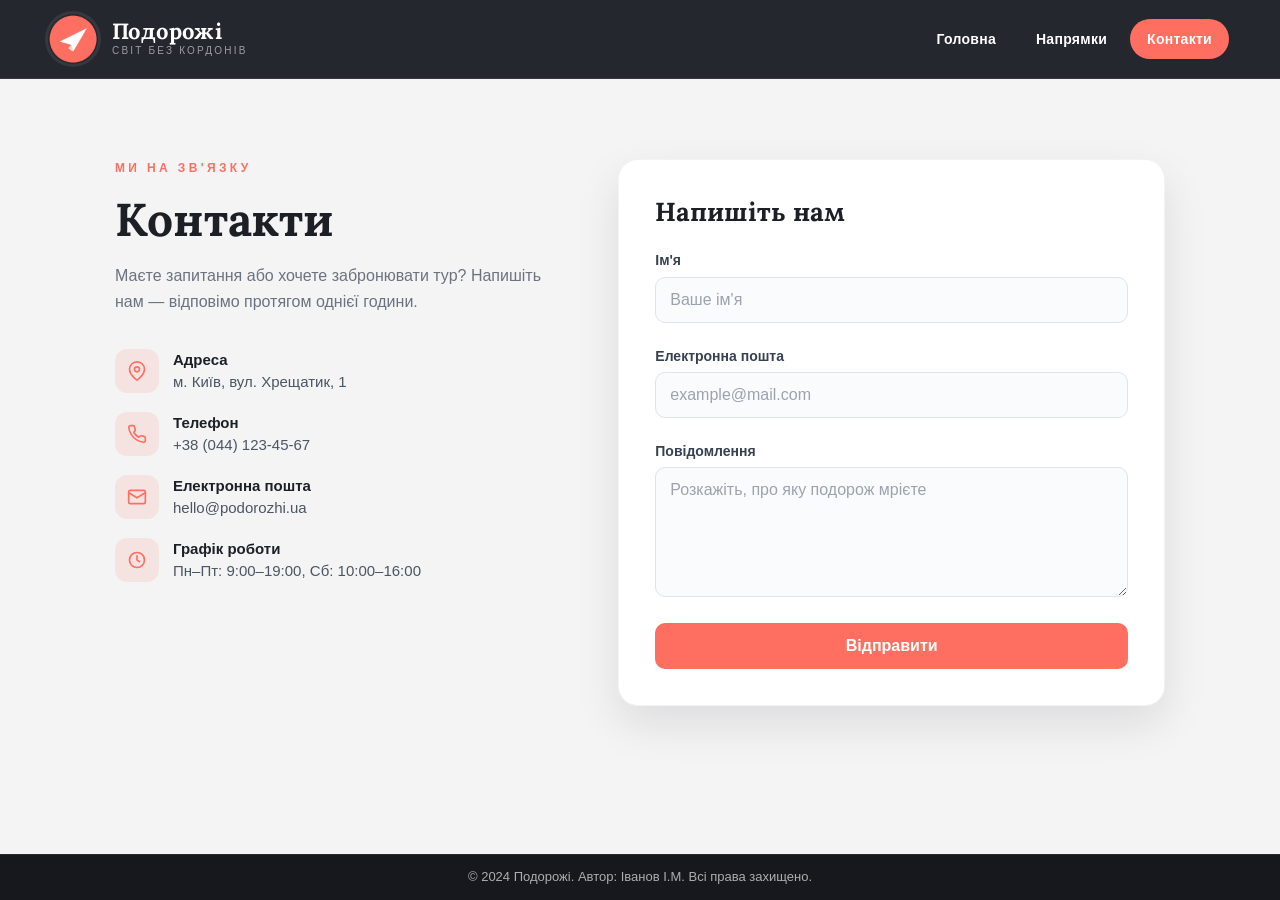
==== contact.html @ 12d76a04 "Add travel website: main, destinations and contacts pages" ====
<!DOCTYPE html>
<html lang="uk">
<head>
    <meta charset="UTF-8">
    <meta name="viewport" content="width=device-width, initial-scale=1.0">
    <title>Подорожі — Контакти</title>
    <link rel="icon" type="image/png" href="img/logo.png">
    <link rel="preconnect" href="https://fonts.googleapis.com">
    <link rel="preconnect" href="https://fonts.gstatic.com" crossorigin>
    <link href="https://fonts.googleapis.com/css2?family=Lora:ital,wght@0,400;0,600;0,700;1,400&display=swap" rel="stylesheet">
    <link rel="stylesheet" href="style.css">
</head>
<body>
    <header class="head">
        <a href="index.html" class="brand">
            <img src="img/logo.png" class="logo" alt="логотип">
            <span class="brand-text">
                <span class="brand-name">Подорожі</span>
                <span class="brand-tagline">світ без кордонів</span>
            </span>
        </a>
        <nav class="menu">
            <ul class="menu-links">
                <li class="menu-item"><a href="index.html" class="menu-item-link">Головна</a></li>
                <li class="menu-item"><a href="destinations.html" class="menu-item-link">Напрямки</a></li>
                <li class="menu-item"><a href="contact.html" class="menu-item-link active">Контакти</a></li>
            </ul>
        </nav>
    </header>

    <section class="contact">
        <div class="contact-grid">
            <div class="contact-info">
                <p class="section-eyebrow">Ми на зв'язку</p>
                <h2 class="contact-title">Контакти</h2>
                <p class="contact-text">Маєте запитання або хочете забронювати тур? Напишіть нам — відповімо протягом однієї години.</p>

                <ul class="contact-list">
                    <li class="contact-item">
                        <span class="contact-icon">
                            <svg viewBox="0 0 24 24" width="20" height="20" fill="none" stroke="currentColor" stroke-width="2" stroke-linecap="round" stroke-linejoin="round"><path d="M21 10c0 7-9 13-9 13S3 17 3 10a9 9 0 1 1 18 0Z"/><circle cx="12" cy="10" r="3"/></svg>
                        </span>
                        <span><strong>Адреса</strong><br>м. Київ, вул. Хрещатик, 1</span>
                    </li>
                    <li class="contact-item">
                        <span class="contact-icon">
                            <svg viewBox="0 0 24 24" width="20" height="20" fill="none" stroke="currentColor" stroke-width="2" stroke-linecap="round" stroke-linejoin="round"><path d="M22 16.9v3a2 2 0 0 1-2.2 2 19.8 19.8 0 0 1-8.6-3.1 19.5 19.5 0 0 1-6-6A19.8 19.8 0 0 1 2.1 4.2 2 2 0 0 1 4.1 2h3a2 2 0 0 1 2 1.7c.1 1 .4 1.9.7 2.8a2 2 0 0 1-.5 2.1L8.1 9.9a16 16 0 0 0 6 6l1.3-1.2a2 2 0 0 1 2.1-.5c.9.3 1.8.6 2.8.7a2 2 0 0 1 1.7 2Z"/></svg>
                        </span>
                        <span><strong>Телефон</strong><br><a href="tel:+380441234567">+38 (044) 123-45-67</a></span>
                    </li>
                    <li class="contact-item">
                        <span class="contact-icon">
                            <svg viewBox="0 0 24 24" width="20" height="20" fill="none" stroke="currentColor" stroke-width="2" stroke-linecap="round" stroke-linejoin="round"><rect x="2" y="4" width="20" height="16" rx="2"/><path d="m22 7-10 6L2 7"/></svg>
                        </span>
                        <span><strong>Електронна пошта</strong><br><a href="mailto:hello@podorozhi.ua">hello@podorozhi.ua</a></span>
                    </li>
                    <li class="contact-item">
                        <span class="contact-icon">
                            <svg viewBox="0 0 24 24" width="20" height="20" fill="none" stroke="currentColor" stroke-width="2" stroke-linecap="round" stroke-linejoin="round"><circle cx="12" cy="12" r="9"/><path d="M12 7v5l3 2"/></svg>
                        </span>
                        <span><strong>Графік роботи</strong><br>Пн–Пт: 9:00–19:00, Сб: 10:00–16:00</span>
                    </li>
                </ul>
            </div>

            <form class="form" id="contactForm" action="#" method="post">
                <h3 class="form-title">Напишіть нам</h3>

                <label class="form-label" for="name">Ім'я</label>
                <input class="form-input" type="text" id="name" name="name" placeholder="Ваше ім'я" required>

                <label class="form-label" for="email">Електронна пошта</label>
                <input class="form-input" type="email" id="email" name="email" placeholder="example@mail.com" required>

                <label class="form-label" for="message">Повідомлення</label>
                <textarea class="form-textarea" id="message" name="message" placeholder="Розкажіть, про яку подорож мрієте" required></textarea>

                <button class="form-button" type="submit">Відправити</button>
                <p class="form-note" id="formNote" hidden>Дякуємо! Ваше повідомлення надіслано — ми зв'яжемося з вами найближчим часом.</p>
            </form>
        </div>
    </section>

    <footer class="footer">
        <p class="footer-info">&copy; 2024 Подорожі. Автор: Іванов І.М. Всі права захищено.</p>
    </footer>

    <script>
        document.getElementById('contactForm').addEventListener('submit', function (event) {
            event.preventDefault();
            this.reset();
            document.getElementById('formNote').hidden = false;
        });
    </script>
</body>
</html>
---- style.css ----
/* ============================================================
   Подорожі — стилі сайту
   ============================================================ */

:root {
    --dark: #1c1f26;
    --dark-soft: #333333;
    --coral: #ff6f61;
    --coral-dark: #e55a50;
    --coral-soft: rgba(255, 111, 97, 0.12);
    --blue: #0073e6;
    --green: #8fbc8f;
    --green-dark: #78a678;
    --bg: #f4f4f4;
    --text: #333333;
    --muted: #6b7280;
    --white: #ffffff;
    --shadow: 0 18px 44px rgba(17, 24, 39, 0.10);
    --shadow-hover: 0 26px 60px rgba(17, 24, 39, 0.18);
    --radius: 20px;
    --max-width: 1180px;
}

* {
    box-sizing: border-box;
}

html {
    scroll-behavior: smooth;
}

body {
    margin: 0;
    padding: 0 0 66px 0;
    overflow-x: hidden;
    font-family: Arial, Helvetica, sans-serif;
    font-size: 16px;
    line-height: 1.6;
    color: var(--text);
    background-color: var(--bg);
    -webkit-font-smoothing: antialiased;
}

h1, h2, h3 {
    font-family: 'Lora', Georgia, serif;
    line-height: 1.2;
    color: var(--dark);
}

a {
    color: inherit;
}

img {
    max-width: 100%;
}

:focus-visible {
    outline: 3px solid rgba(255, 111, 97, 0.5);
    outline-offset: 2px;
}

/* ============================================================
   Шапка сайту
   ============================================================ */

.head {
    position: sticky;
    top: 0;
    z-index: 100;
    display: flex;
    justify-content: space-between;
    align-items: center;
    gap: 20px;
    padding: 14px clamp(18px, 4vw, 48px);
    background-color: rgba(28, 31, 38, 0.96);
    color: #fff;
    border-bottom: 1px solid rgba(255, 255, 255, 0.08);
    backdrop-filter: blur(12px);
}

.brand {
    display: flex;
    align-items: center;
    gap: 14px;
    text-decoration: none;
    color: #fff;
}

.logo {
    width: 50px;
    height: 50px;
    border-radius: 50%;
    box-shadow: 0 0 0 3px rgba(255, 255, 255, 0.08);
}

.brand-name {
    display: block;
    font-family: 'Lora', Georgia, serif;
    font-size: 22px;
    font-weight: 700;
    letter-spacing: 0.4px;
    line-height: 1.1;
}

.brand-tagline {
    display: block;
    font-size: 10px;
    letter-spacing: 0.22em;
    text-transform: uppercase;
    color: rgba(255, 255, 255, 0.55);
}

.menu-links {
    display: flex;
    flex-wrap: wrap;
    margin: 0;
    padding: 0;
    list-style: none;
}

.menu-item {
    display: inline;
    margin: 0 3px;
}

.menu-item-link {
    display: inline-block;
    padding: 9px 17px;
    border-radius: 999px;
    color: #fff;
    text-decoration: none;
    font-weight: 700;
    font-size: 14px;
    letter-spacing: 0.02em;
    transition: background-color 0.25s, color 0.25s;
}

.menu-item-link:hover {
    background-color: rgba(255, 255, 255, 0.1);
    color: #ffd2cc;
}

.menu-item-link.active {
    background-color: var(--coral);
    color: #fff;
}

/* ============================================================
   Додаткові стилі заголовків і кнопки
   ============================================================ */

.section-eyebrow {
    margin: 0 0 14px 0;
    color: var(--coral);
    font-size: 12px;
    font-weight: 700;
    letter-spacing: 0.28em;
    text-transform: uppercase;
    text-align: center;
}

.section-subtitle {
    max-width: 640px;
    margin: 0 auto 52px auto;
    color: var(--muted);
    font-size: 17px;
    text-align: center;
}

.section-main-title {
    margin-top: 40px;
    margin-bottom: 20px;
    color: #fff;
    font-family: 'Lora', Georgia, serif;
    font-size: 55px;
    font-weight: 700;
}

.section-main-subtitle {
    margin-bottom: 40px;
    color: #fff;
    font-size: 22px;
}

.section-main-button {
    display: inline-flex;
    align-items: center;
    justify-content: center;
    gap: 8px;
    background-color: var(--green);
    border: none;
    border-radius: 999px;
    color: #fff;
    font-size: 15px;
    font-weight: 700;
    letter-spacing: 0.04em;
    text-transform: uppercase;
    text-decoration: none;
    padding: 15px 34px;
    cursor: pointer;
    box-shadow: 0 12px 26px rgba(0, 0, 0, 0.22);
    transition: background-color 0.25s, transform 0.25s, box-shadow 0.25s;
}

.section-main-button:hover {
    background-color: var(--green-dark);
    transform: translateY(-2px);
    box-shadow: 0 18px 34px rgba(0, 0, 0, 0.28);
}

/* ============================================================
   Hero — головний банер
   ============================================================ */

.hero {
    position: relative;
    display: flex;
    align-items: center;
    justify-content: center;
    text-align: center;
    padding: 40px 20px 90px;
    height: 100vh;
    color: #fff;
    background:
        linear-gradient(180deg, rgba(15, 18, 25, 0.6) 0%, rgba(15, 18, 25, 0.25) 45%, rgba(15, 18, 25, 0.78) 100%),
        url('img/heroback.jpg') no-repeat center center / cover;
    overflow: hidden;
}

.hero-info {
    width: 720px;
    max-width: 100%;
    padding: 46px 42px;
    background-color: rgba(15, 18, 25, 0.55);
    border: 1px solid rgba(255, 255, 255, 0.16);
    border-radius: 28px;
    box-shadow: 0 30px 70px rgba(0, 0, 0, 0.35);
    backdrop-filter: blur(8px);
    animation: fadeUp 0.9s ease both;
}

.hero-eyebrow {
    margin: 0 0 18px 0;
    color: #ffd2cc;
    font-size: 12px;
    font-weight: 700;
    letter-spacing: 0.3em;
    text-transform: uppercase;
}

.hero-title {
    margin: 0 0 18px 0;
    color: #fff;
    font-size: 64px;
    font-weight: 700;
    line-height: 1.08;
    text-shadow: 0 4px 24px rgba(0, 0, 0, 0.35);
}

.hero-text {
    max-width: 520px;
    margin: 0 auto 30px auto;
    color: rgba(255, 255, 255, 0.92);
    font-size: 22px;
}

.hero-actions {
    display: flex;
    flex-wrap: wrap;
    align-items: center;
    justify-content: center;
    gap: 14px 26px;
}

.hero-link {
    color: #fff;
    font-weight: 700;
    font-size: 15px;
    text-decoration: none;
    padding-bottom: 3px;
    border-bottom: 2px solid rgba(255, 255, 255, 0.45);
    transition: border-color 0.25s, color 0.25s;
}

.hero-link:hover {
    color: #ffd2cc;
    border-color: var(--coral);
}

.hero-scroll {
    position: absolute;
    left: 50%;
    bottom: 140px;
    transform: translateX(-50%);
    display: flex;
    align-items: center;
    justify-content: center;
    width: 26px;
    height: 44px;
    border: 2px solid rgba(255, 255, 255, 0.55);
    border-radius: 20px;
}

.hero-scroll span {
    width: 4px;
    height: 9px;
    border-radius: 2px;
    background-color: #fff;
    animation: scrollDot 1.8s ease-in-out infinite;
}

@keyframes scrollDot {
    0%, 100% { transform: translateY(-6px); opacity: 0.4; }
    50% { transform: translateY(6px); opacity: 1; }
}

@keyframes fadeUp {
    from { opacity: 0; transform: translateY(26px); }
    to { opacity: 1; transform: translateY(0); }
}

/* ============================================================
   Intro — переваги
   ============================================================ */

.intro {
    display: flex;
    flex-direction: column;
    align-items: center;
    padding: 92px 20px 70px;
}

.intro-title {
    margin: 0 0 18px 0;
    font-size: 44px;
    color: var(--dark);
    text-align: center;
}

.card {
    display: flex;
    align-items: center;
    gap: 26px;
    margin: 12px 0;
    padding: 22px;
    width: 900px;
    max-width: 100%;
    background-color: #fff;
    border: 1px solid rgba(17, 24, 39, 0.05);
    border-radius: var(--radius);
    box-shadow: var(--shadow);
    transition: transform 0.3s ease, box-shadow 0.3s ease;
    animation: fadeUp 0.8s ease both;
}

.card:nth-of-type(1) { animation-delay: 0.05s; }
.card:nth-of-type(2) { animation-delay: 0.15s; }
.card:nth-of-type(3) { animation-delay: 0.25s; }

.card:hover {
    transform: translateY(-4px);
    box-shadow: var(--shadow-hover);
}

.card-img {
    flex-shrink: 0;
    width: 190px;
    height: 190px;
    border-radius: 14px;
    object-fit: cover;
}

.card-content {
    text-align: left;
}

.card-title {
    margin: 0 0 12px 0;
    color: #1c2b3a;
    font-size: 23px;
}

.card-list {
    margin: 0;
    padding: 0;
    list-style: none;
}

.card-list-item {
    position: relative;
    margin: 8px 0;
    padding-left: 28px;
    font-size: 17px;
    color: #4b5563;
}

.card-list-item::before {
    content: "✓";
    position: absolute;
    left: 2px;
    top: 0;
    color: var(--coral);
    font-weight: 700;
}

/* ============================================================
   Статистика
   ============================================================ */

.stats {
    position: relative;
    z-index: 5;
    max-width: 1080px;
    margin: -46px auto 0 auto;
    padding: 0 20px;
}

.stats-grid {
    display: grid;
    grid-template-columns: repeat(4, 1fr);
    gap: 10px;
    padding: 38px 28px;
    background-color: var(--dark);
    border-radius: 24px;
    box-shadow: 0 30px 60px rgba(17, 24, 39, 0.22);
}

.stat {
    text-align: center;
    padding: 6px 10px;
}

.stat + .stat {
    border-left: 1px solid rgba(255, 255, 255, 0.12);
}

.stat-number {
    display: block;
    font-family: 'Lora', Georgia, serif;
    font-size: 38px;
    font-weight: 700;
    color: var(--coral);
    line-height: 1.2;
}

.stat-label {
    display: block;
    margin-top: 4px;
    color: rgba(255, 255, 255, 0.72);
    font-size: 13px;
    letter-spacing: 0.03em;
}

/* ============================================================
   CTA — заклик до дії
   ============================================================ */

.cta {
    margin-top: 90px;
    padding: 100px 20px;
    color: #fff;
    text-align: center;
    background:
        linear-gradient(180deg, rgba(15, 18, 25, 0.72), rgba(15, 18, 25, 0.72)),
        url('img/card2.jpg') no-repeat center center / cover;
}

.cta-title {
    margin: 0 0 14px 0;
    color: #fff;
    font-size: 42px;
}

.cta-text {
    max-width: 560px;
    margin: 0 auto 30px auto;
    color: rgba(255, 255, 255, 0.85);
    font-size: 17px;
}

.cta-button {
    display: inline-block;
    padding: 15px 36px;
    border-radius: 999px;
    background-color: var(--coral);
    color: #fff;
    font-size: 15px;
    font-weight: 700;
    letter-spacing: 0.04em;
    text-transform: uppercase;
    text-decoration: none;
    box-shadow: 0 14px 30px rgba(0, 0, 0, 0.3);
    transition: background-color 0.25s, transform 0.25s;
}

.cta-button:hover {
    background-color: var(--coral-dark);
    transform: translateY(-2px);
}

/* ============================================================
   Футер
   ============================================================ */

.footer {
    position: fixed;
    bottom: 0;
    left: 0;
    width: 100%;
    padding: 12px 20px;
    background-color: #16181d;
    color: rgba(255, 255, 255, 0.65);
    text-align: center;
    font-size: 13px;
    border-top: 1px solid rgba(255, 255, 255, 0.08);
}

.footer-info {
    margin: 0;
}

/* ============================================================
   Сторінка «Напрямки»
   ============================================================ */

.destinations {
    display: flex;
    flex-direction: column;
    align-items: center;
    padding: 80px 20px 100px;
}

.destinations-title {
    margin: 0 0 18px 0;
    font-size: 46px;
    color: var(--dark);
    text-align: center;
}

.destinations-container {
    display: flex;
    justify-content: space-between;
    flex-wrap: wrap;
    gap: 26px;
    width: 100%;
    max-width: var(--max-width);
}

.destination {
    display: flex;
    flex-direction: column;
    width: calc(33.333% - 18px);
    background-color: #fff;
    border: 1px solid rgba(17, 24, 39, 0.05);
    border-radius: var(--radius);
    overflow: hidden;
    box-shadow: var(--shadow);
    transition: transform 0.3s ease, box-shadow 0.3s ease;
}

.destination:hover {
    transform: translateY(-6px);
    box-shadow: var(--shadow-hover);
}

.destination-media {
    position: relative;
    height: 220px;
    overflow: hidden;
}

.destination-img {
    width: 100%;
    height: 100%;
    object-fit: cover;
    display: block;
    transition: transform 0.6s ease;
}

.destination:hover .destination-img {
    transform: scale(1.07);
}

.destination-badge {
    position: absolute;
    top: 14px;
    left: 14px;
    padding: 5px 13px;
    border-radius: 999px;
    background-color: rgba(255, 255, 255, 0.92);
    color: var(--dark);
    font-size: 11px;
    font-weight: 700;
    letter-spacing: 0.12em;
    text-transform: uppercase;
}

.destination-title {
    margin: 20px 22px 8px 22px;
    color: #1c2b3a;
    font-size: 22px;
}

.destination-text {
    flex: 1;
    margin: 0 22px 16px 22px;
    color: var(--muted);
    font-size: 15px;
}

.destination-link {
    align-self: flex-start;
    margin: 0 22px 22px 22px;
    color: var(--coral);
    font-size: 14px;
    font-weight: 700;
    text-decoration: none;
    border-bottom: 1px solid transparent;
    transition: border-color 0.25s, color 0.25s;
}

.destination-link:hover {
    color: var(--coral-dark);
    border-color: currentColor;
}

/* ============================================================
   Сторінка «Контакти»
   ============================================================ */

.contact {
    padding: 80px 20px 110px;
}

.contact-grid {
    display: grid;
    grid-template-columns: 0.9fr 1.1fr;
    gap: 56px;
    align-items: start;
    width: 100%;
    max-width: 1050px;
    margin: 0 auto;
}

.contact-info .section-eyebrow {
    text-align: left;
}

.contact-title {
    margin: 0 0 16px 0;
    font-size: 46px;
    color: var(--dark);
}

.contact-text {
    margin: 0 0 34px 0;
    color: var(--muted);
    font-size: 16px;
}

.contact-list {
    display: flex;
    flex-direction: column;
    gap: 18px;
    margin: 0;
    padding: 0;
    list-style: none;
}

.contact-item {
    display: flex;
    align-items: flex-start;
    gap: 14px;
    color: #4b5563;
    font-size: 15px;
    line-height: 1.5;
}

.contact-item strong {
    color: var(--dark);
}

.contact-item a {
    color: #4b5563;
    text-decoration: none;
}

.contact-item a:hover {
    color: var(--coral);
}

.contact-icon {
    display: flex;
    align-items: center;
    justify-content: center;
    flex-shrink: 0;
    width: 44px;
    height: 44px;
    border-radius: 12px;
    background-color: var(--coral-soft);
    color: var(--coral);
}

.form {
    padding: 36px;
    background-color: #fff;
    border: 1px solid rgba(17, 24, 39, 0.05);
    border-radius: var(--radius);
    box-shadow: var(--shadow);
    width: 100%;
    max-width: 600px;
}

.form-title {
    margin: 0 0 22px 0;
    font-size: 26px;
}

.form-label {
    display: block;
    margin: 10px 0 5px 0;
    font-weight: 700;
    font-size: 14px;
    color: #374151;
}

.form-input,
.form-textarea {
    width: 100%;
    margin-bottom: 12px;
    padding: 13px 14px;
    border: 1px solid #e0e3e8;
    border-radius: 10px;
    background-color: #fafbfc;
    font-size: 16px;
    font-family: Arial, Helvetica, sans-serif;
    color: var(--text);
    transition: border-color 0.25s, box-shadow 0.25s, background-color 0.25s;
}

.form-input::placeholder,
.form-textarea::placeholder {
    color: #9ca3af;
}

.form-input:focus,
.form-textarea:focus {
    outline: none;
    border-color: var(--coral);
    background-color: #fff;
    box-shadow: 0 0 0 4px rgba(255, 111, 97, 0.12);
}

.form-textarea {
    min-height: 130px;
    resize: vertical;
}

.form-button {
    width: 100%;
    margin-top: 6px;
    padding: 14px 20px;
    border: none;
    border-radius: 10px;
    background-color: var(--coral);
    color: #fff;
    font-size: 16px;
    font-weight: 700;
    cursor: pointer;
    transition: background-color 0.25s, transform 0.25s;
}

.form-button:hover {
    background-color: var(--coral-dark);
    transform: translateY(-2px);
}

.form-note {
    margin: 16px 0 0 0;
    padding: 12px 14px;
    border-radius: 10px;
    background-color: #ecfdf5;
    color: #047857;
    font-size: 14px;
}

/* ============================================================
   Адаптивність
   ============================================================ */

@media (max-width: 1024px) {
    .hero-title {
        font-size: 52px;
    }

    .card {
        width: 100%;
    }

    .stats-grid {
        grid-template-columns: repeat(2, 1fr);
        gap: 20px;
    }

    .stat:nth-child(3) {
        border-left: none;
    }

    .destination {
        width: calc(50% - 13px);
    }

    .contact-grid {
        grid-template-columns: 1fr;
        gap: 40px;
    }

    .form {
        max-width: 100%;
    }
}

@media (max-width: 720px) {
    .head {
        flex-wrap: wrap;
        justify-content: center;
        padding: 12px 16px;
    }

    .brand {
        width: 100%;
        justify-content: center;
    }

    .menu-links {
        justify-content: center;
    }

    .menu-item {
        margin: 0;
    }

    .hero {
        height: auto;
        min-height: 100vh;
        padding: 70px 16px 120px;
    }

    .hero-info {
        padding: 32px 22px;
    }

    .hero-title {
        font-size: 38px;
    }

    .hero-text {
        font-size: 18px;
    }

    .hero-scroll {
        display: none;
    }

    .intro,
    .destinations {
        padding: 60px 16px;
    }

    .intro-title,
    .destinations-title,
    .contact-title {
        font-size: 34px;
    }

    .section-subtitle {
        margin-bottom: 36px;
    }

    .card {
        flex-direction: column;
        text-align: center;
        padding: 20px;
    }

    .card-img {
        width: 160px;
        height: 160px;
    }

    .card-content {
        text-align: center;
    }

    .card-list {
        display: inline-block;
        text-align: left;
    }

    .stats {
        margin-top: -30px;
    }

    .stats-grid {
        padding: 28px 18px;
    }

    .stat-number {
        font-size: 30px;
    }

    .stat + .stat {
        border-left: none;
    }

    .cta {
        margin-top: 60px;
        padding: 70px 16px;
    }

    .cta-title {
        font-size: 30px;
    }

    .destination {
        width: 100%;
    }

    .contact {
        padding: 60px 16px 90px;
    }

    .form {
        padding: 24px;
    }
}
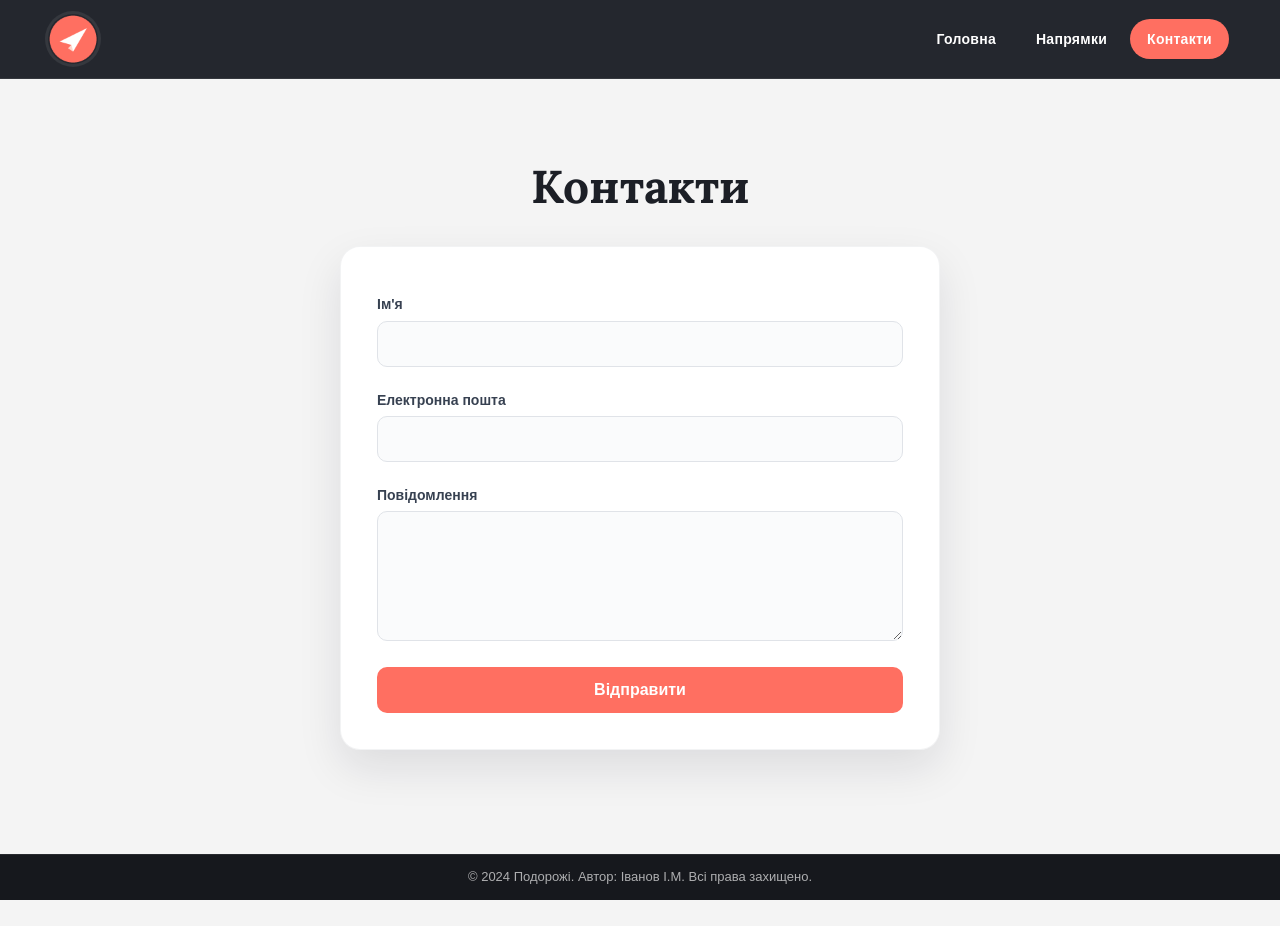
==== commit af1704c0: "Keep only project sections required by the assignment" ====
--- a/contact.html
+++ b/contact.html
@@ -12,13 +12,7 @@
 </head>
 <body>
     <header class="head">
-        <a href="index.html" class="brand">
-            <img src="img/logo.png" class="logo" alt="логотип">
-            <span class="brand-text">
-                <span class="brand-name">Подорожі</span>
-                <span class="brand-tagline">світ без кордонів</span>
-            </span>
-        </a>
+        <img src="img/logo.png" class="logo" alt="логотип">
         <nav class="menu">
             <ul class="menu-links">
                 <li class="menu-item"><a href="index.html" class="menu-item-link">Головна</a></li>
@@ -29,68 +23,24 @@
     </header>
 
     <section class="contact">
-        <div class="contact-grid">
-            <div class="contact-info">
-                <p class="section-eyebrow">Ми на зв'язку</p>
-                <h2 class="contact-title">Контакти</h2>
-                <p class="contact-text">Маєте запитання або хочете забронювати тур? Напишіть нам — відповімо протягом однієї години.</p>
+        <h2 class="contact-title">Контакти</h2>
 
-                <ul class="contact-list">
-                    <li class="contact-item">
-                        <span class="contact-icon">
-                            <svg viewBox="0 0 24 24" width="20" height="20" fill="none" stroke="currentColor" stroke-width="2" stroke-linecap="round" stroke-linejoin="round"><path d="M21 10c0 7-9 13-9 13S3 17 3 10a9 9 0 1 1 18 0Z"/><circle cx="12" cy="10" r="3"/></svg>
-                        </span>
-                        <span><strong>Адреса</strong><br>м. Київ, вул. Хрещатик, 1</span>
-                    </li>
-                    <li class="contact-item">
-                        <span class="contact-icon">
-                            <svg viewBox="0 0 24 24" width="20" height="20" fill="none" stroke="currentColor" stroke-width="2" stroke-linecap="round" stroke-linejoin="round"><path d="M22 16.9v3a2 2 0 0 1-2.2 2 19.8 19.8 0 0 1-8.6-3.1 19.5 19.5 0 0 1-6-6A19.8 19.8 0 0 1 2.1 4.2 2 2 0 0 1 4.1 2h3a2 2 0 0 1 2 1.7c.1 1 .4 1.9.7 2.8a2 2 0 0 1-.5 2.1L8.1 9.9a16 16 0 0 0 6 6l1.3-1.2a2 2 0 0 1 2.1-.5c.9.3 1.8.6 2.8.7a2 2 0 0 1 1.7 2Z"/></svg>
-                        </span>
-                        <span><strong>Телефон</strong><br><a href="tel:+380441234567">+38 (044) 123-45-67</a></span>
-                    </li>
-                    <li class="contact-item">
-                        <span class="contact-icon">
-                            <svg viewBox="0 0 24 24" width="20" height="20" fill="none" stroke="currentColor" stroke-width="2" stroke-linecap="round" stroke-linejoin="round"><rect x="2" y="4" width="20" height="16" rx="2"/><path d="m22 7-10 6L2 7"/></svg>
-                        </span>
-                        <span><strong>Електронна пошта</strong><br><a href="mailto:hello@podorozhi.ua">hello@podorozhi.ua</a></span>
-                    </li>
-                    <li class="contact-item">
-                        <span class="contact-icon">
-                            <svg viewBox="0 0 24 24" width="20" height="20" fill="none" stroke="currentColor" stroke-width="2" stroke-linecap="round" stroke-linejoin="round"><circle cx="12" cy="12" r="9"/><path d="M12 7v5l3 2"/></svg>
-                        </span>
-                        <span><strong>Графік роботи</strong><br>Пн–Пт: 9:00–19:00, Сб: 10:00–16:00</span>
-                    </li>
-                </ul>
-            </div>
+        <form class="form" action="#" method="post">
+            <label class="form-label" for="name">Ім'я</label>
+            <input class="form-input" type="text" id="name" name="name" required>
 
-            <form class="form" id="contactForm" action="#" method="post">
-                <h3 class="form-title">Напишіть нам</h3>
+            <label class="form-label" for="email">Електронна пошта</label>
+            <input class="form-input" type="email" id="email" name="email" required>
 
-                <label class="form-label" for="name">Ім'я</label>
-                <input class="form-input" type="text" id="name" name="name" placeholder="Ваше ім'я" required>
+            <label class="form-label" for="message">Повідомлення</label>
+            <textarea class="form-textarea" id="message" name="message" required></textarea>
 
-                <label class="form-label" for="email">Електронна пошта</label>
-                <input class="form-input" type="email" id="email" name="email" placeholder="example@mail.com" required>
-
-                <label class="form-label" for="message">Повідомлення</label>
-                <textarea class="form-textarea" id="message" name="message" placeholder="Розкажіть, про яку подорож мрієте" required></textarea>
-
-                <button class="form-button" type="submit">Відправити</button>
-                <p class="form-note" id="formNote" hidden>Дякуємо! Ваше повідомлення надіслано — ми зв'яжемося з вами найближчим часом.</p>
-            </form>
-        </div>
+            <button class="form-button" type="submit">Відправити</button>
+        </form>
     </section>
 
     <footer class="footer">
         <p class="footer-info">&copy; 2024 Подорожі. Автор: Іванов І.М. Всі права захищено.</p>
     </footer>
-
-    <script>
-        document.getElementById('contactForm').addEventListener('submit', function (event) {
-            event.preventDefault();
-            this.reset();
-            document.getElementById('formNote').hidden = false;
-        });
-    </script>
 </body>
 </html>
--- a/style.css
+++ b/style.css
@@ -4,10 +4,8 @@
 
 :root {
     --dark: #1c1f26;
-    --dark-soft: #333333;
     --coral: #ff6f61;
     --coral-dark: #e55a50;
-    --coral-soft: rgba(255, 111, 97, 0.12);
     --blue: #0073e6;
     --green: #8fbc8f;
     --green-dark: #78a678;
@@ -79,14 +77,6 @@
     backdrop-filter: blur(12px);
 }
 
-.brand {
-    display: flex;
-    align-items: center;
-    gap: 14px;
-    text-decoration: none;
-    color: #fff;
-}
-
 .logo {
     width: 50px;
     height: 50px;
@@ -94,23 +84,6 @@
     box-shadow: 0 0 0 3px rgba(255, 255, 255, 0.08);
 }
 
-.brand-name {
-    display: block;
-    font-family: 'Lora', Georgia, serif;
-    font-size: 22px;
-    font-weight: 700;
-    letter-spacing: 0.4px;
-    line-height: 1.1;
-}
-
-.brand-tagline {
-    display: block;
-    font-size: 10px;
-    letter-spacing: 0.22em;
-    text-transform: uppercase;
-    color: rgba(255, 255, 255, 0.55);
-}
-
 .menu-links {
     display: flex;
     flex-wrap: wrap;
@@ -149,24 +122,6 @@
 /* ============================================================
    Додаткові стилі заголовків і кнопки
    ============================================================ */
-
-.section-eyebrow {
-    margin: 0 0 14px 0;
-    color: var(--coral);
-    font-size: 12px;
-    font-weight: 700;
-    letter-spacing: 0.28em;
-    text-transform: uppercase;
-    text-align: center;
-}
-
-.section-subtitle {
-    max-width: 640px;
-    margin: 0 auto 52px auto;
-    color: var(--muted);
-    font-size: 17px;
-    text-align: center;
-}
 
 .section-main-title {
     margin-top: 40px;
@@ -219,7 +174,7 @@
     align-items: center;
     justify-content: center;
     text-align: center;
-    padding: 40px 20px 90px;
+    padding: 40px 20px;
     height: 100vh;
     color: #fff;
     background:
@@ -240,15 +195,6 @@
     animation: fadeUp 0.9s ease both;
 }
 
-.hero-eyebrow {
-    margin: 0 0 18px 0;
-    color: #ffd2cc;
-    font-size: 12px;
-    font-weight: 700;
-    letter-spacing: 0.3em;
-    text-transform: uppercase;
-}
-
 .hero-title {
     margin: 0 0 18px 0;
     color: #fff;
@@ -260,59 +206,9 @@
 
 .hero-text {
     max-width: 520px;
-    margin: 0 auto 30px auto;
+    margin: 0 auto;
     color: rgba(255, 255, 255, 0.92);
     font-size: 22px;
-}
-
-.hero-actions {
-    display: flex;
-    flex-wrap: wrap;
-    align-items: center;
-    justify-content: center;
-    gap: 14px 26px;
-}
-
-.hero-link {
-    color: #fff;
-    font-weight: 700;
-    font-size: 15px;
-    text-decoration: none;
-    padding-bottom: 3px;
-    border-bottom: 2px solid rgba(255, 255, 255, 0.45);
-    transition: border-color 0.25s, color 0.25s;
-}
-
-.hero-link:hover {
-    color: #ffd2cc;
-    border-color: var(--coral);
-}
-
-.hero-scroll {
-    position: absolute;
-    left: 50%;
-    bottom: 140px;
-    transform: translateX(-50%);
-    display: flex;
-    align-items: center;
-    justify-content: center;
-    width: 26px;
-    height: 44px;
-    border: 2px solid rgba(255, 255, 255, 0.55);
-    border-radius: 20px;
-}
-
-.hero-scroll span {
-    width: 4px;
-    height: 9px;
-    border-radius: 2px;
-    background-color: #fff;
-    animation: scrollDot 1.8s ease-in-out infinite;
-}
-
-@keyframes scrollDot {
-    0%, 100% { transform: translateY(-6px); opacity: 0.4; }
-    50% { transform: translateY(6px); opacity: 1; }
 }
 
 @keyframes fadeUp {
@@ -332,7 +228,7 @@
 }
 
 .intro-title {
-    margin: 0 0 18px 0;
+    margin: 0 0 42px 0;
     font-size: 44px;
     color: var(--dark);
     text-align: center;
@@ -405,101 +301,6 @@
 }
 
 /* ============================================================
-   Статистика
-   ============================================================ */
-
-.stats {
-    position: relative;
-    z-index: 5;
-    max-width: 1080px;
-    margin: -46px auto 0 auto;
-    padding: 0 20px;
-}
-
-.stats-grid {
-    display: grid;
-    grid-template-columns: repeat(4, 1fr);
-    gap: 10px;
-    padding: 38px 28px;
-    background-color: var(--dark);
-    border-radius: 24px;
-    box-shadow: 0 30px 60px rgba(17, 24, 39, 0.22);
-}
-
-.stat {
-    text-align: center;
-    padding: 6px 10px;
-}
-
-.stat + .stat {
-    border-left: 1px solid rgba(255, 255, 255, 0.12);
-}
-
-.stat-number {
-    display: block;
-    font-family: 'Lora', Georgia, serif;
-    font-size: 38px;
-    font-weight: 700;
-    color: var(--coral);
-    line-height: 1.2;
-}
-
-.stat-label {
-    display: block;
-    margin-top: 4px;
-    color: rgba(255, 255, 255, 0.72);
-    font-size: 13px;
-    letter-spacing: 0.03em;
-}
-
-/* ============================================================
-   CTA — заклик до дії
-   ============================================================ */
-
-.cta {
-    margin-top: 90px;
-    padding: 100px 20px;
-    color: #fff;
-    text-align: center;
-    background:
-        linear-gradient(180deg, rgba(15, 18, 25, 0.72), rgba(15, 18, 25, 0.72)),
-        url('img/card2.jpg') no-repeat center center / cover;
-}
-
-.cta-title {
-    margin: 0 0 14px 0;
-    color: #fff;
-    font-size: 42px;
-}
-
-.cta-text {
-    max-width: 560px;
-    margin: 0 auto 30px auto;
-    color: rgba(255, 255, 255, 0.85);
-    font-size: 17px;
-}
-
-.cta-button {
-    display: inline-block;
-    padding: 15px 36px;
-    border-radius: 999px;
-    background-color: var(--coral);
-    color: #fff;
-    font-size: 15px;
-    font-weight: 700;
-    letter-spacing: 0.04em;
-    text-transform: uppercase;
-    text-decoration: none;
-    box-shadow: 0 14px 30px rgba(0, 0, 0, 0.3);
-    transition: background-color 0.25s, transform 0.25s;
-}
-
-.cta-button:hover {
-    background-color: var(--coral-dark);
-    transform: translateY(-2px);
-}
-
-/* ============================================================
    Футер
    ============================================================ */
 
@@ -532,7 +333,7 @@
 }
 
 .destinations-title {
-    margin: 0 0 18px 0;
+    margin: 0 0 36px 0;
     font-size: 46px;
     color: var(--dark);
     text-align: center;
@@ -564,15 +365,9 @@
     box-shadow: var(--shadow-hover);
 }
 
-.destination-media {
-    position: relative;
-    height: 220px;
-    overflow: hidden;
-}
-
 .destination-img {
     width: 100%;
-    height: 100%;
+    height: 230px;
     object-fit: cover;
     display: block;
     transition: transform 0.6s ease;
@@ -580,20 +375,6 @@
 
 .destination:hover .destination-img {
     transform: scale(1.07);
-}
-
-.destination-badge {
-    position: absolute;
-    top: 14px;
-    left: 14px;
-    padding: 5px 13px;
-    border-radius: 999px;
-    background-color: rgba(255, 255, 255, 0.92);
-    color: var(--dark);
-    font-size: 11px;
-    font-weight: 700;
-    letter-spacing: 0.12em;
-    text-transform: uppercase;
 }
 
 .destination-title {
@@ -604,102 +385,27 @@
 
 .destination-text {
     flex: 1;
-    margin: 0 22px 16px 22px;
+    margin: 0 22px 24px 22px;
     color: var(--muted);
     font-size: 15px;
 }
 
-.destination-link {
-    align-self: flex-start;
-    margin: 0 22px 22px 22px;
-    color: var(--coral);
-    font-size: 14px;
-    font-weight: 700;
-    text-decoration: none;
-    border-bottom: 1px solid transparent;
-    transition: border-color 0.25s, color 0.25s;
-}
-
-.destination-link:hover {
-    color: var(--coral-dark);
-    border-color: currentColor;
-}
-
 /* ============================================================
    Сторінка «Контакти»
    ============================================================ */
 
 .contact {
+    display: flex;
+    flex-direction: column;
+    align-items: center;
     padding: 80px 20px 110px;
 }
 
-.contact-grid {
-    display: grid;
-    grid-template-columns: 0.9fr 1.1fr;
-    gap: 56px;
-    align-items: start;
-    width: 100%;
-    max-width: 1050px;
-    margin: 0 auto;
-}
-
-.contact-info .section-eyebrow {
-    text-align: left;
-}
-
 .contact-title {
-    margin: 0 0 16px 0;
+    margin: 0 0 32px 0;
     font-size: 46px;
     color: var(--dark);
-}
-
-.contact-text {
-    margin: 0 0 34px 0;
-    color: var(--muted);
-    font-size: 16px;
-}
-
-.contact-list {
-    display: flex;
-    flex-direction: column;
-    gap: 18px;
-    margin: 0;
-    padding: 0;
-    list-style: none;
-}
-
-.contact-item {
-    display: flex;
-    align-items: flex-start;
-    gap: 14px;
-    color: #4b5563;
-    font-size: 15px;
-    line-height: 1.5;
-}
-
-.contact-item strong {
-    color: var(--dark);
-}
-
-.contact-item a {
-    color: #4b5563;
-    text-decoration: none;
-}
-
-.contact-item a:hover {
-    color: var(--coral);
-}
-
-.contact-icon {
-    display: flex;
-    align-items: center;
-    justify-content: center;
-    flex-shrink: 0;
-    width: 44px;
-    height: 44px;
-    border-radius: 12px;
-    background-color: var(--coral-soft);
-    color: var(--coral);
+    text-align: center;
 }
 
 .form {
@@ -710,11 +416,6 @@
     box-shadow: var(--shadow);
     width: 100%;
     max-width: 600px;
-}
-
-.form-title {
-    margin: 0 0 22px 0;
-    font-size: 26px;
 }
 
 .form-label {
@@ -739,11 +440,6 @@
     transition: border-color 0.25s, box-shadow 0.25s, background-color 0.25s;
 }
 
-.form-input::placeholder,
-.form-textarea::placeholder {
-    color: #9ca3af;
-}
-
 .form-input:focus,
 .form-textarea:focus {
     outline: none;
@@ -776,15 +472,6 @@
     transform: translateY(-2px);
 }
 
-.form-note {
-    margin: 16px 0 0 0;
-    padding: 12px 14px;
-    border-radius: 10px;
-    background-color: #ecfdf5;
-    color: #047857;
-    font-size: 14px;
-}
-
 /* ============================================================
    Адаптивність
    ============================================================ */
@@ -798,26 +485,8 @@
         width: 100%;
     }
 
-    .stats-grid {
-        grid-template-columns: repeat(2, 1fr);
-        gap: 20px;
-    }
-
-    .stat:nth-child(3) {
-        border-left: none;
-    }
-
     .destination {
         width: calc(50% - 13px);
-    }
-
-    .contact-grid {
-        grid-template-columns: 1fr;
-        gap: 40px;
-    }
-
-    .form {
-        max-width: 100%;
     }
 }
 
@@ -828,11 +497,6 @@
         padding: 12px 16px;
     }
 
-    .brand {
-        width: 100%;
-        justify-content: center;
-    }
-
     .menu-links {
         justify-content: center;
     }
@@ -844,7 +508,7 @@
     .hero {
         height: auto;
         min-height: 100vh;
-        padding: 70px 16px 120px;
+        padding: 70px 16px;
     }
 
     .hero-info {
@@ -857,10 +521,6 @@
 
     .hero-text {
         font-size: 18px;
-    }
-
-    .hero-scroll {
-        display: none;
     }
 
     .intro,
@@ -874,10 +534,6 @@
         font-size: 34px;
     }
 
-    .section-subtitle {
-        margin-bottom: 36px;
-    }
-
     .card {
         flex-direction: column;
         text-align: center;
@@ -898,31 +554,6 @@
         text-align: left;
     }
 
-    .stats {
-        margin-top: -30px;
-    }
-
-    .stats-grid {
-        padding: 28px 18px;
-    }
-
-    .stat-number {
-        font-size: 30px;
-    }
-
-    .stat + .stat {
-        border-left: none;
-    }
-
-    .cta {
-        margin-top: 60px;
-        padding: 70px 16px;
-    }
-
-    .cta-title {
-        font-size: 30px;
-    }
-
     .destination {
         width: 100%;
     }
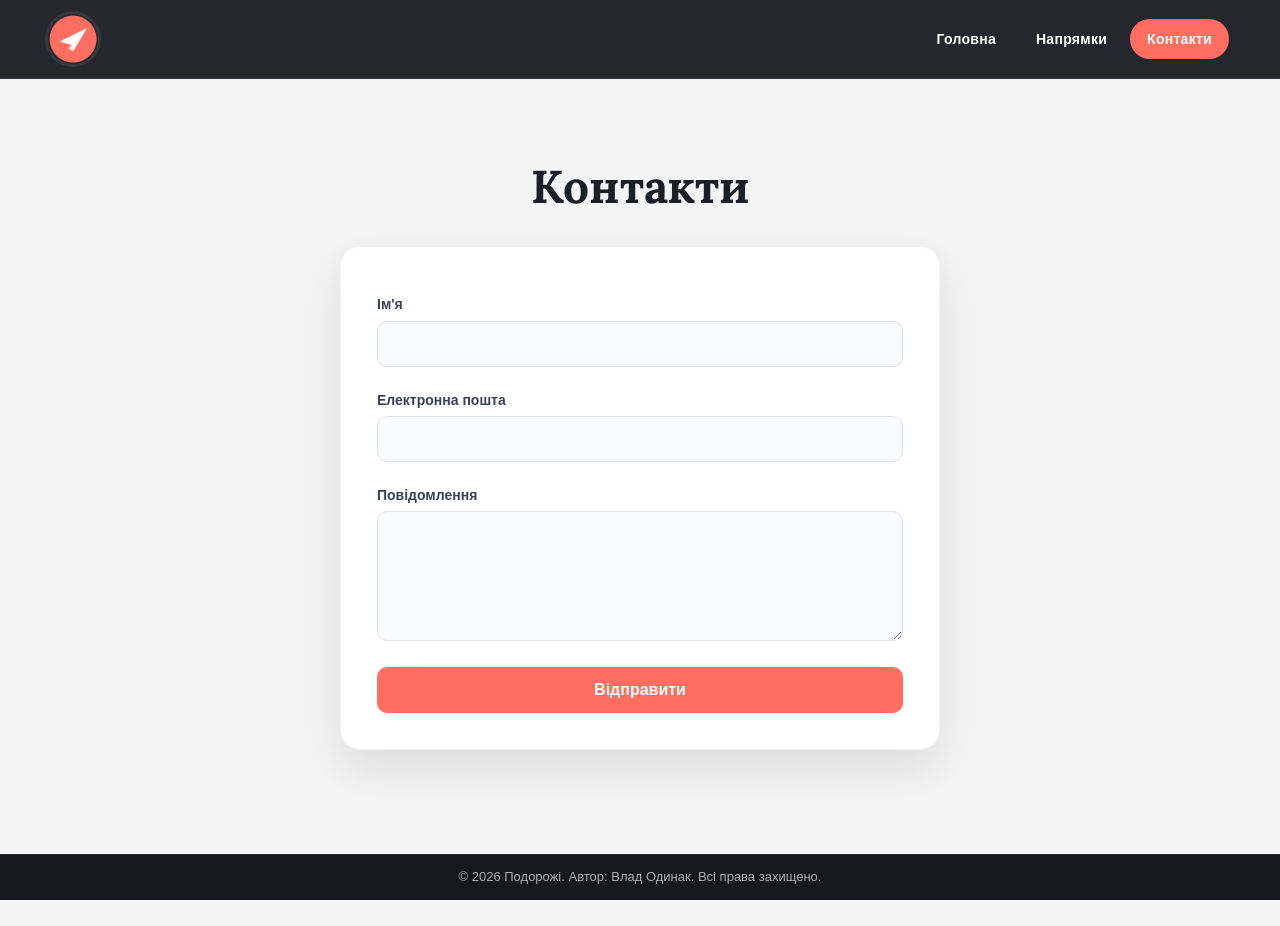
==== commit dd376bbd: "Update author and year, add submit confirmation message" ====
--- a/contact.html
+++ b/contact.html
@@ -40,7 +40,16 @@
     </section>
 
     <footer class="footer">
-        <p class="footer-info">&copy; 2024 Подорожі. Автор: Іванов І.М. Всі права захищено.</p>
+        <p class="footer-info">&copy; 2026 Подорожі. Автор: Влад Одинак. Всі права захищено.</p>
     </footer>
+
+    <script>
+        document.querySelector('.form').addEventListener('submit', function (event) {
+            event.preventDefault();
+            const button = this.querySelector('.form-button');
+            button.textContent = 'Ми відповімо вам найближчим часом!';
+            button.disabled = true;
+        });
+    </script>
 </body>
 </html>
--- a/style.css
+++ b/style.css
@@ -472,6 +472,12 @@
     transform: translateY(-2px);
 }
 
+.form-button:disabled {
+    background-color: var(--green);
+    cursor: default;
+    transform: none;
+}
+
 /* ============================================================
    Адаптивність
    ============================================================ */
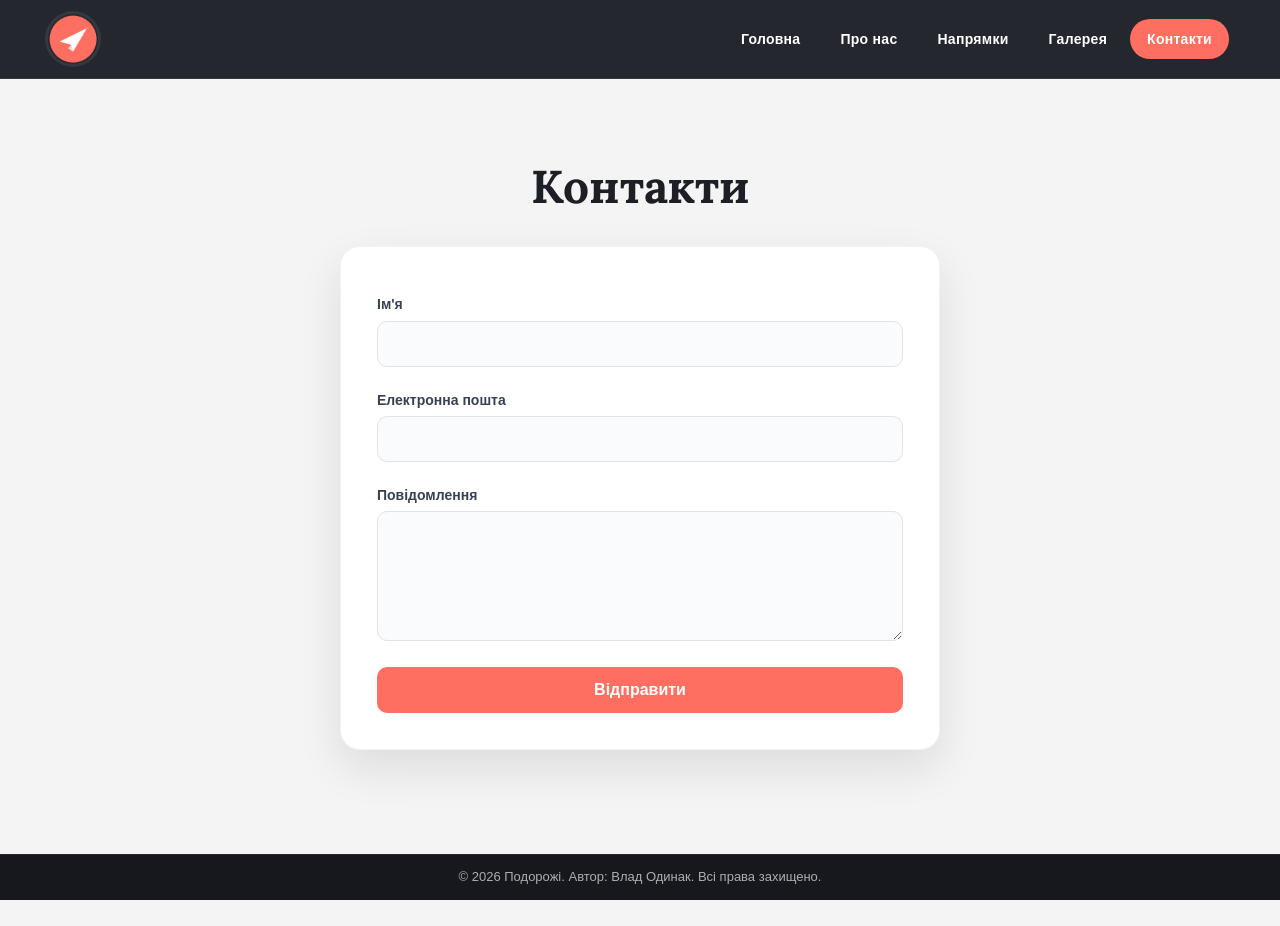
==== commit ec80e5c2: "Add About and Gallery pages, expand navigation to five sections" ====
--- a/contact.html
+++ b/contact.html
@@ -16,7 +16,9 @@
         <nav class="menu">
             <ul class="menu-links">
                 <li class="menu-item"><a href="index.html" class="menu-item-link">Головна</a></li>
+                <li class="menu-item"><a href="about.html" class="menu-item-link">Про нас</a></li>
                 <li class="menu-item"><a href="destinations.html" class="menu-item-link">Напрямки</a></li>
+                <li class="menu-item"><a href="gallery.html" class="menu-item-link">Галерея</a></li>
                 <li class="menu-item"><a href="contact.html" class="menu-item-link active">Контакти</a></li>
             </ul>
         </nav>
--- a/style.css
+++ b/style.css
@@ -479,6 +479,112 @@
 }
 
 /* ============================================================
+   Сторінка «Про нас»
+   ============================================================ */
+
+.about {
+    display: flex;
+    flex-direction: column;
+    align-items: center;
+    padding: 80px 20px 100px;
+}
+
+.about-title {
+    margin: 0 0 24px 0;
+    font-size: 46px;
+    color: var(--dark);
+    text-align: center;
+}
+
+.about-text {
+    max-width: 760px;
+    margin: 0 0 48px 0;
+    color: var(--muted);
+    font-size: 17px;
+    text-align: center;
+}
+
+.about-cards {
+    display: flex;
+    flex-wrap: wrap;
+    gap: 26px;
+    width: 100%;
+    max-width: var(--max-width);
+}
+
+.about-card {
+    flex: 1 1 300px;
+    padding: 32px;
+    background-color: #fff;
+    border: 1px solid rgba(17, 24, 39, 0.05);
+    border-radius: var(--radius);
+    box-shadow: var(--shadow);
+    transition: transform 0.3s ease, box-shadow 0.3s ease;
+}
+
+.about-card:hover {
+    transform: translateY(-4px);
+    box-shadow: var(--shadow-hover);
+}
+
+.about-card-title {
+    margin: 0 0 10px 0;
+    color: #1c2b3a;
+    font-size: 22px;
+}
+
+.about-card-text {
+    margin: 0;
+    color: var(--muted);
+    font-size: 15px;
+}
+
+/* ============================================================
+   Сторінка «Галерея»
+   ============================================================ */
+
+.gallery {
+    display: flex;
+    flex-direction: column;
+    align-items: center;
+    padding: 80px 20px 100px;
+}
+
+.gallery-title {
+    margin: 0 0 36px 0;
+    font-size: 46px;
+    color: var(--dark);
+    text-align: center;
+}
+
+.gallery-grid {
+    display: grid;
+    grid-template-columns: repeat(3, 1fr);
+    gap: 20px;
+    width: 100%;
+    max-width: var(--max-width);
+}
+
+.gallery-item {
+    overflow: hidden;
+    border-radius: 18px;
+    box-shadow: var(--shadow);
+    aspect-ratio: 4 / 3;
+}
+
+.gallery-img {
+    width: 100%;
+    height: 100%;
+    object-fit: cover;
+    display: block;
+    transition: transform 0.6s ease;
+}
+
+.gallery-item:hover .gallery-img {
+    transform: scale(1.06);
+}
+
+/* ============================================================
    Адаптивність
    ============================================================ */
 
@@ -493,6 +599,10 @@
 
     .destination {
         width: calc(50% - 13px);
+    }
+
+    .gallery-grid {
+        grid-template-columns: repeat(2, 1fr);
     }
 }
 
@@ -511,6 +621,11 @@
         margin: 0;
     }
 
+    .menu-item-link {
+        padding: 8px 12px;
+        font-size: 13px;
+    }
+
     .hero {
         height: auto;
         min-height: 100vh;
@@ -530,13 +645,17 @@
     }
 
     .intro,
-    .destinations {
+    .destinations,
+    .about,
+    .gallery {
         padding: 60px 16px;
     }
 
     .intro-title,
     .destinations-title,
-    .contact-title {
+    .contact-title,
+    .about-title,
+    .gallery-title {
         font-size: 34px;
     }
 
